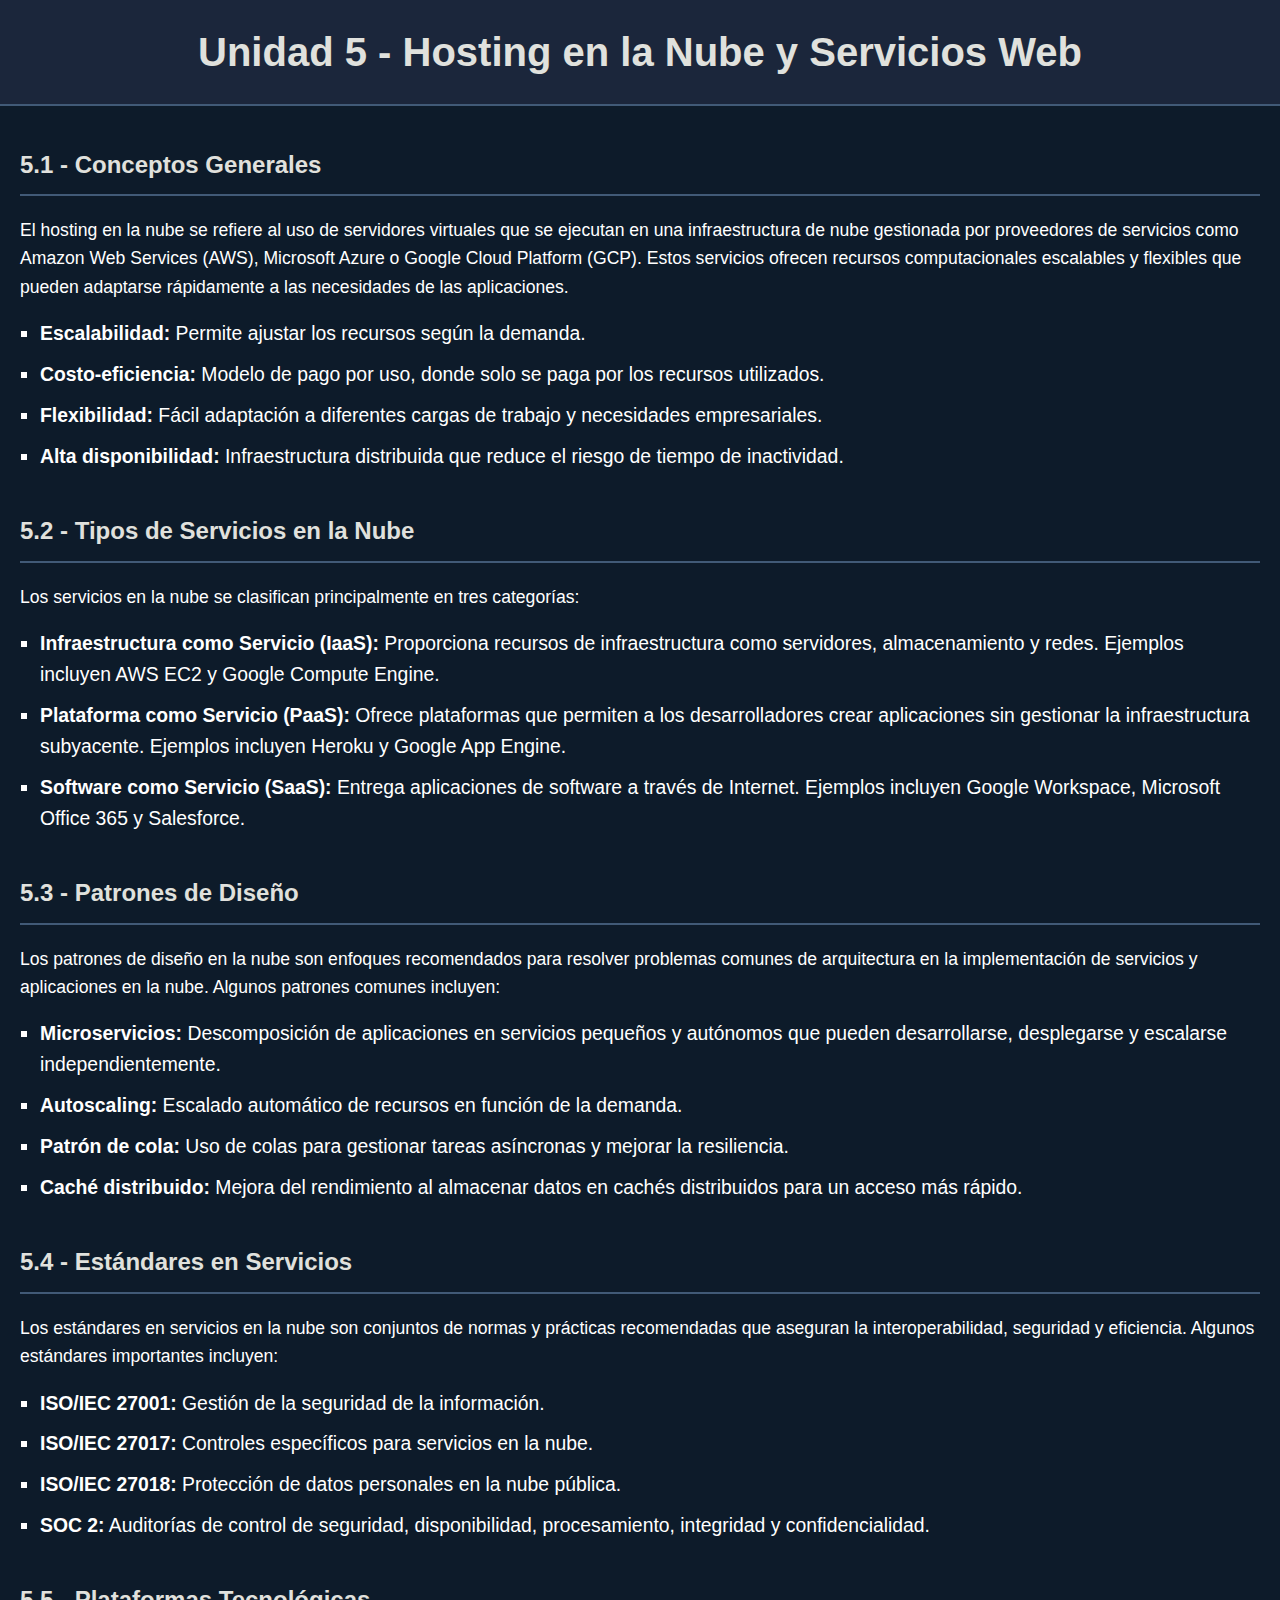
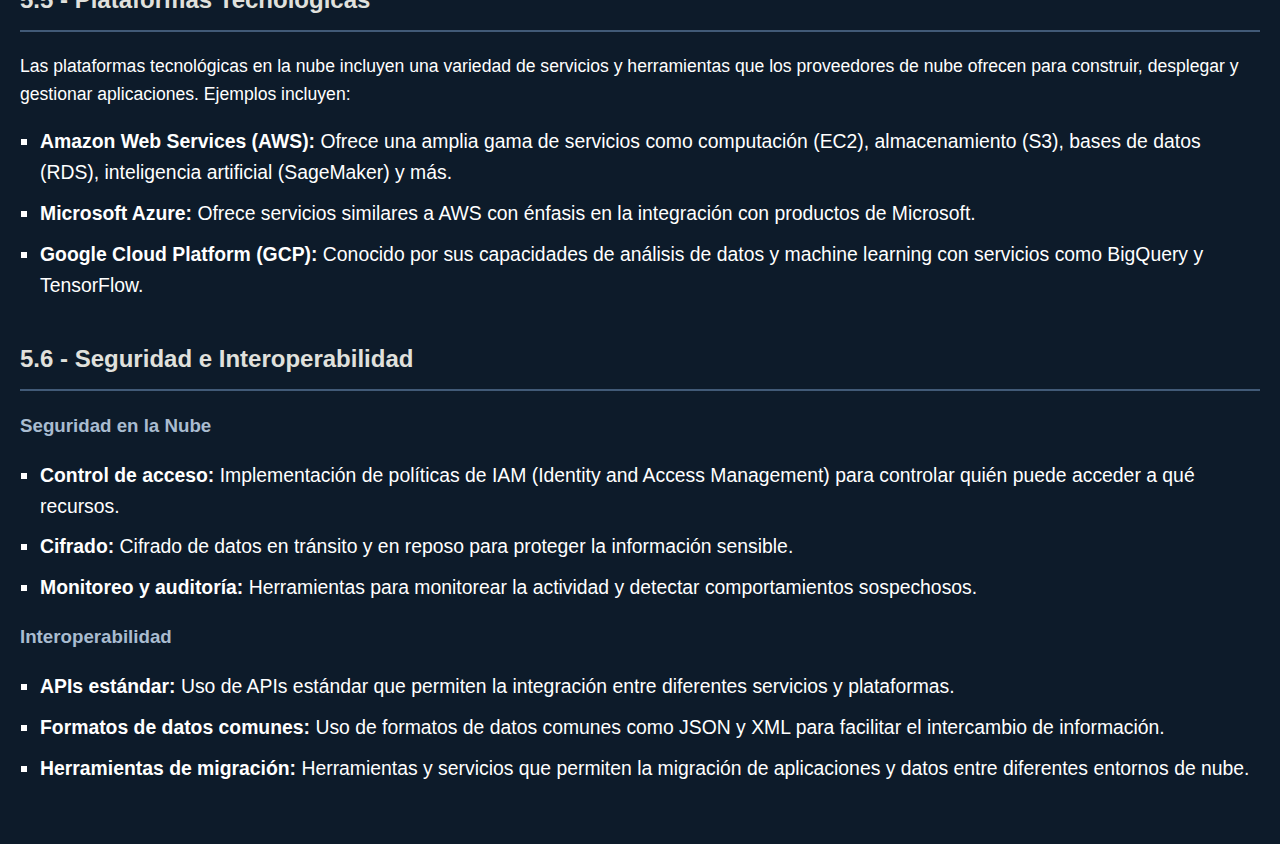
==== Investi.html @ f82ac239 "update2" ====
<!DOCTYPE html>
<html lang="en">
<head>
    <meta charset="UTF-8">
    <meta name="viewport" content="width=device-width, initial-scale=1.0">
    <link rel="stylesheet" href="inv.css?v=1.0">
    <title>Unidad 5 - Hosting en la Nube y Servicios Web</title>
</head>
<body>
    <header>
        <h1>Unidad 5 - Hosting en la Nube y Servicios Web</h1>
    </header>
    <main>
        <section id="conceptos-generales">
            <h2>5.1 - Conceptos Generales</h2>
            <p>El hosting en la nube se refiere al uso de servidores virtuales que se ejecutan en una infraestructura de nube gestionada por proveedores de servicios como Amazon Web Services (AWS), Microsoft Azure o Google Cloud Platform (GCP). Estos servicios ofrecen recursos computacionales escalables y flexibles que pueden adaptarse rápidamente a las necesidades de las aplicaciones.</p>
            <ul>
                <li><strong>Escalabilidad:</strong> Permite ajustar los recursos según la demanda.</li>
                <li><strong>Costo-eficiencia:</strong> Modelo de pago por uso, donde solo se paga por los recursos utilizados.</li>
                <li><strong>Flexibilidad:</strong> Fácil adaptación a diferentes cargas de trabajo y necesidades empresariales.</li>
                <li><strong>Alta disponibilidad:</strong> Infraestructura distribuida que reduce el riesgo de tiempo de inactividad.</li>
            </ul>
        </section>
        <section id="tipos-de-servicios">
            <h2>5.2 - Tipos de Servicios en la Nube</h2>
            <p>Los servicios en la nube se clasifican principalmente en tres categorías:</p>
            <ul>
                <li><strong>Infraestructura como Servicio (IaaS):</strong> Proporciona recursos de infraestructura como servidores, almacenamiento y redes. Ejemplos incluyen AWS EC2 y Google Compute Engine.</li>
                <li><strong>Plataforma como Servicio (PaaS):</strong> Ofrece plataformas que permiten a los desarrolladores crear aplicaciones sin gestionar la infraestructura subyacente. Ejemplos incluyen Heroku y Google App Engine.</li>
                <li><strong>Software como Servicio (SaaS):</strong> Entrega aplicaciones de software a través de Internet. Ejemplos incluyen Google Workspace, Microsoft Office 365 y Salesforce.</li>
            </ul>
        </section>
        <section id="patrones-de-diseno">
            <h2>5.3 - Patrones de Diseño</h2>
            <p>Los patrones de diseño en la nube son enfoques recomendados para resolver problemas comunes de arquitectura en la implementación de servicios y aplicaciones en la nube. Algunos patrones comunes incluyen:</p>
            <ul>
                <li><strong>Microservicios:</strong> Descomposición de aplicaciones en servicios pequeños y autónomos que pueden desarrollarse, desplegarse y escalarse independientemente.</li>
                <li><strong>Autoscaling:</strong> Escalado automático de recursos en función de la demanda.</li>
                <li><strong>Patrón de cola:</strong> Uso de colas para gestionar tareas asíncronas y mejorar la resiliencia.</li>
                <li><strong>Caché distribuido:</strong> Mejora del rendimiento al almacenar datos en cachés distribuidos para un acceso más rápido.</li>
            </ul>
        </section>
        <section id="estandares-en-servicios">
            <h2>5.4 - Estándares en Servicios</h2>
            <p>Los estándares en servicios en la nube son conjuntos de normas y prácticas recomendadas que aseguran la interoperabilidad, seguridad y eficiencia. Algunos estándares importantes incluyen:</p>
            <ul>
                <li><strong>ISO/IEC 27001:</strong> Gestión de la seguridad de la información.</li>
                <li><strong>ISO/IEC 27017:</strong> Controles específicos para servicios en la nube.</li>
                <li><strong>ISO/IEC 27018:</strong> Protección de datos personales en la nube pública.</li>
                <li><strong>SOC 2:</strong> Auditorías de control de seguridad, disponibilidad, procesamiento, integridad y confidencialidad.</li>
            </ul>
        </section>
        <section id="plataformas-tecnologicas">
            <h2>5.5 - Plataformas Tecnológicas</h2>
            <p>Las plataformas tecnológicas en la nube incluyen una variedad de servicios y herramientas que los proveedores de nube ofrecen para construir, desplegar y gestionar aplicaciones. Ejemplos incluyen:</p>
            <ul>
                <li><strong>Amazon Web Services (AWS):</strong> Ofrece una amplia gama de servicios como computación (EC2), almacenamiento (S3), bases de datos (RDS), inteligencia artificial (SageMaker) y más.</li>
                <li><strong>Microsoft Azure:</strong> Ofrece servicios similares a AWS con énfasis en la integración con productos de Microsoft.</li>
                <li><strong>Google Cloud Platform (GCP):</strong> Conocido por sus capacidades de análisis de datos y machine learning con servicios como BigQuery y TensorFlow.</li>
            </ul>
        </section>
        <section id="seguridad-e-interoperabilidad">
            <h2>5.6 - Seguridad e Interoperabilidad</h2>
            <h3>Seguridad en la Nube</h3>
            <ul>
                <li><strong>Control de acceso:</strong> Implementación de políticas de IAM (Identity and Access Management) para controlar quién puede acceder a qué recursos.</li>
                <li><strong>Cifrado:</strong> Cifrado de datos en tránsito y en reposo para proteger la información sensible.</li>
                <li><strong>Monitoreo y auditoría:</strong> Herramientas para monitorear la actividad y detectar comportamientos sospechosos.</li>
            </ul>
            <h3>Interoperabilidad</h3>
            <ul>
                <li><strong>APIs estándar:</strong> Uso de APIs estándar que permiten la integración entre diferentes servicios y plataformas.</li>
                <li><strong>Formatos de datos comunes:</strong> Uso de formatos de datos comunes como JSON y XML para facilitar el intercambio de información.</li>
                <li><strong>Herramientas de migración:</strong> Herramientas y servicios que permiten la migración de aplicaciones y datos entre diferentes entornos de nube.</li>
            </ul>
        </section>
    </main>
</body>
</html>
---- inv.css ----
/* inv.css */
body {
    font-family: 'Arial', sans-serif;
    background-color: #0d1b2a;
    color: #ffffff;
    margin: 0;
    padding: 0;
    line-height: 1.6;
}

header {
    background-color: #1b263b;
    padding: 20px;
    text-align: center;
    border-bottom: 2px solid #415a77;
}

header h1 {
    margin: 0;
    font-size: 2.5em;
    color: #e0e1dd;
}

main {
    padding: 20px;
}

section {
    margin-bottom: 40px;
}

h2 {
    border-bottom: 2px solid #415a77;
    padding-bottom: 10px;
    margin-bottom: 20px;
    color: #e0e1dd;
}

h3 {
    color: #a9bcd0;
}

ul {
    list-style-type: square;
    padding-left: 20px;
}

li {
    margin-bottom: 10px;
}

p, ul, li {
    font-size: 1.1em;
}
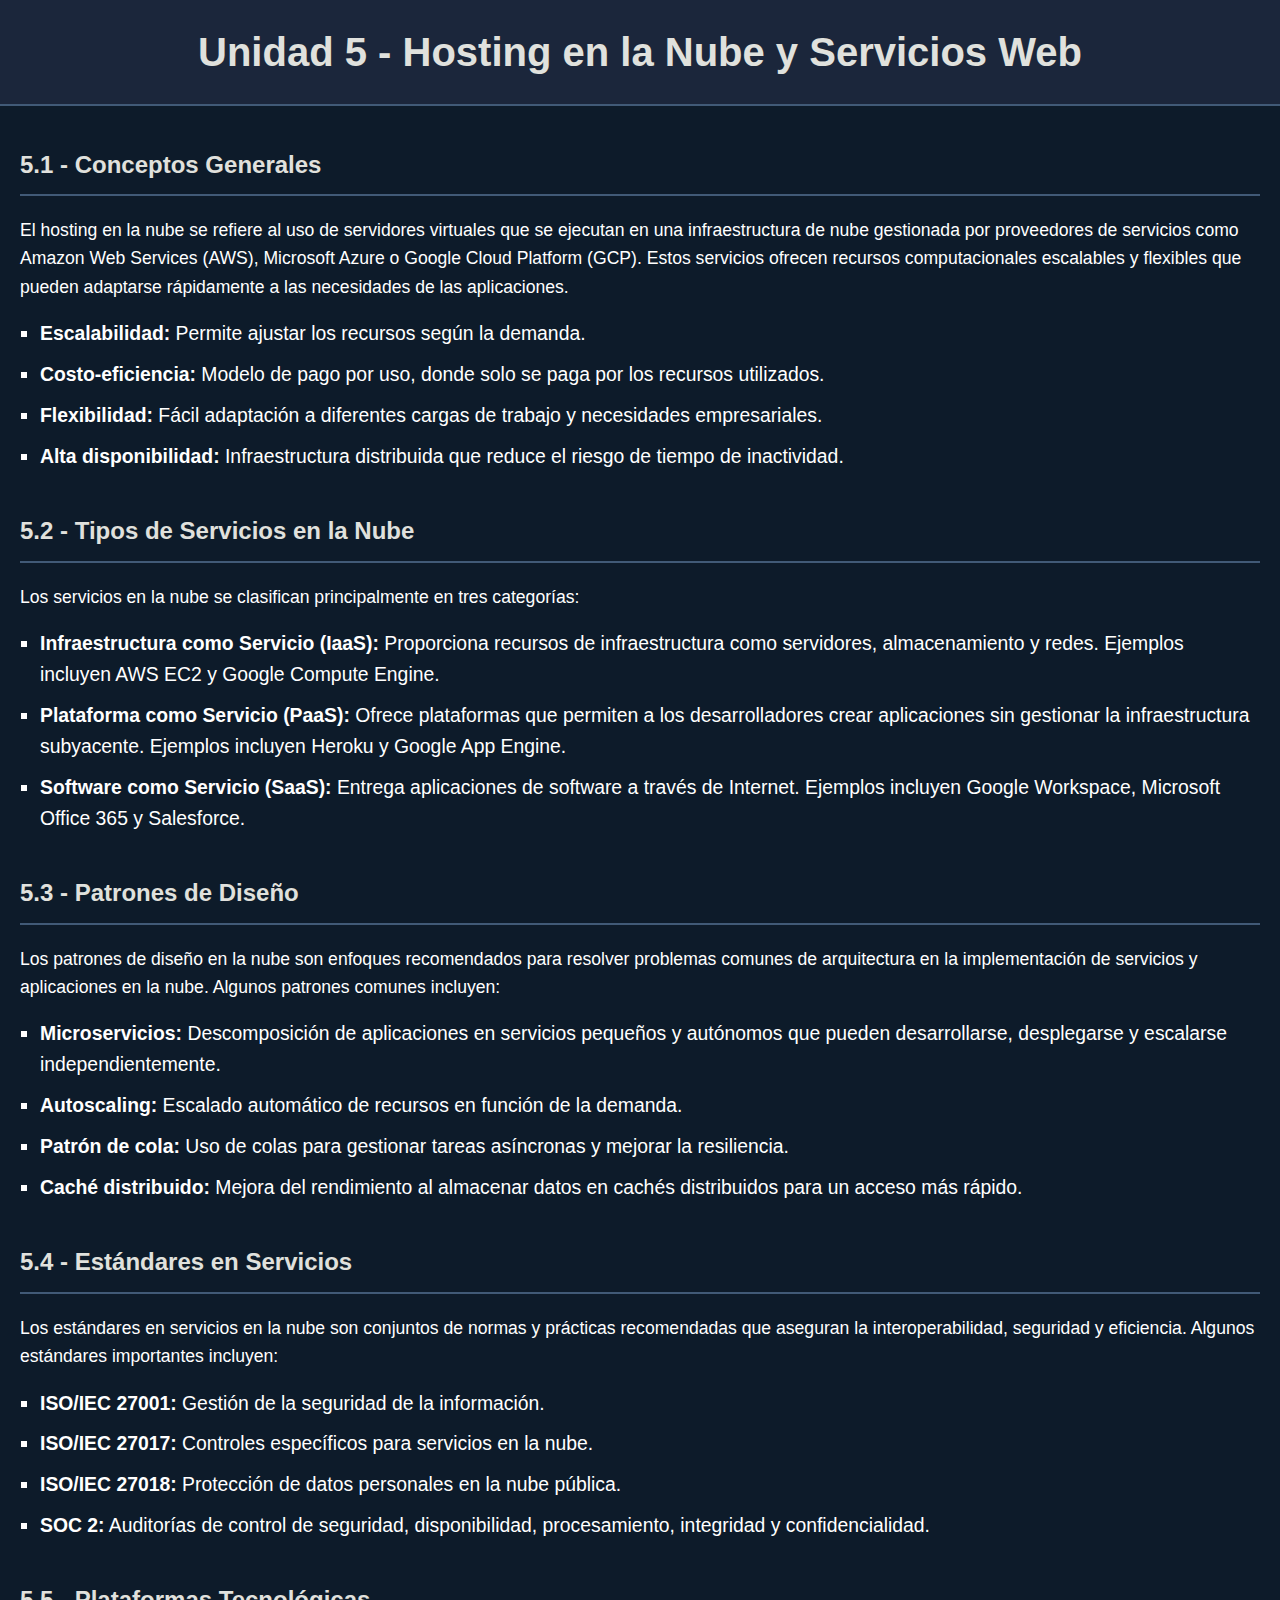
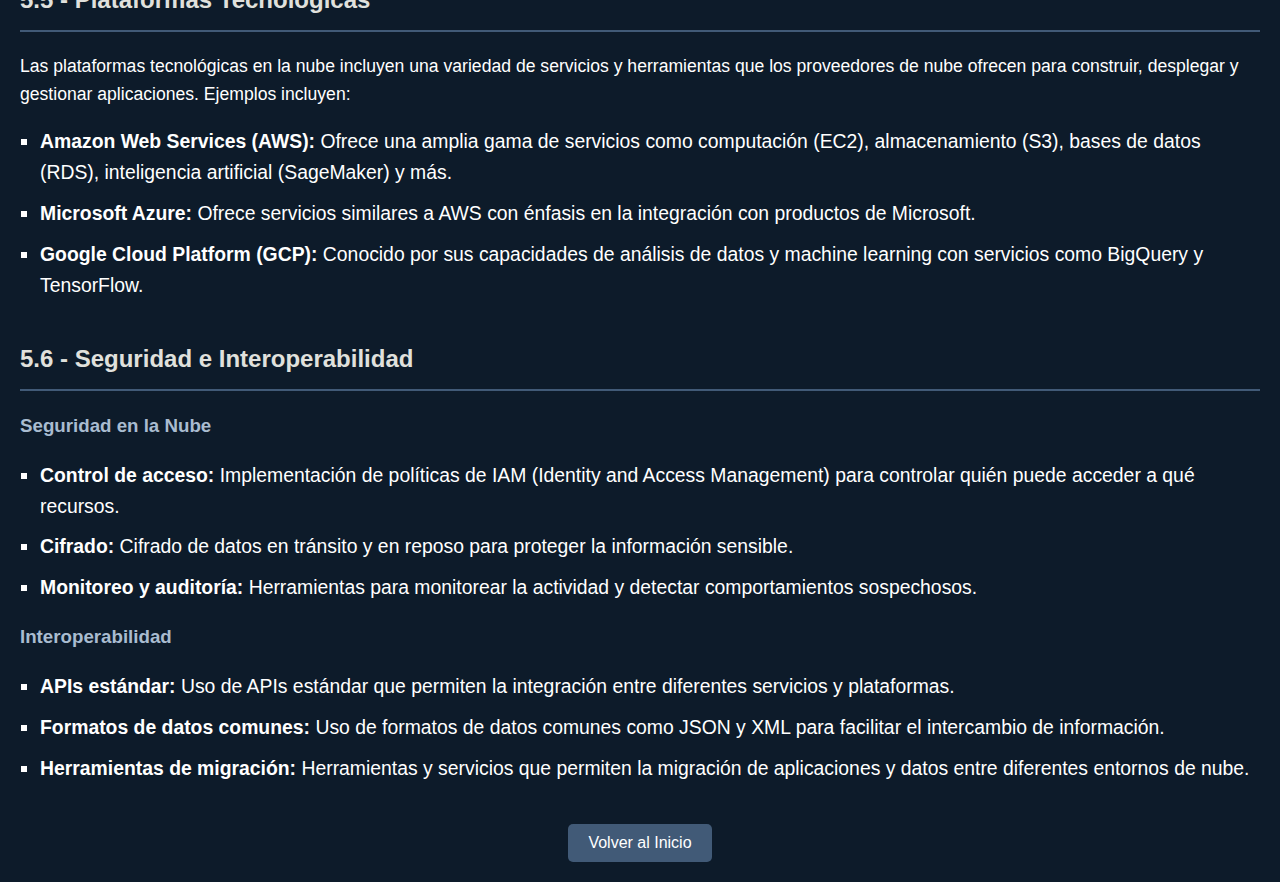
==== commit d8ffd9eb: "final update?" ====
--- a/Investi.html
+++ b/Investi.html
@@ -74,6 +74,10 @@
                 <li><strong>Herramientas de migración:</strong> Herramientas y servicios que permiten la migración de aplicaciones y datos entre diferentes entornos de nube.</li>
             </ul>
         </section>
+        <!-- Botón para volver a Index.html -->
+        <div class="redirect-button">
+            <button onclick="location.href='Index.html'" class="btn-back">Volver al Inicio</button>
+        </div>
     </main>
 </body>
 </html>
--- a/inv.css
+++ b/inv.css
@@ -52,3 +52,24 @@
 p, ul, li {
     font-size: 1.1em;
 }
+
+.redirect-button {
+    text-align: center;
+    margin-top: 20px;
+}
+
+.btn-back {
+    display: inline-block;
+    padding: 10px 20px;
+    background-color: #415a77;
+    color: #ffffff;
+    border: none;
+    border-radius: 5px;
+    font-size: 16px;
+    cursor: pointer;
+    transition: background-color 0.3s;
+}
+
+.btn-back:hover {
+    background-color: #637a91;
+}
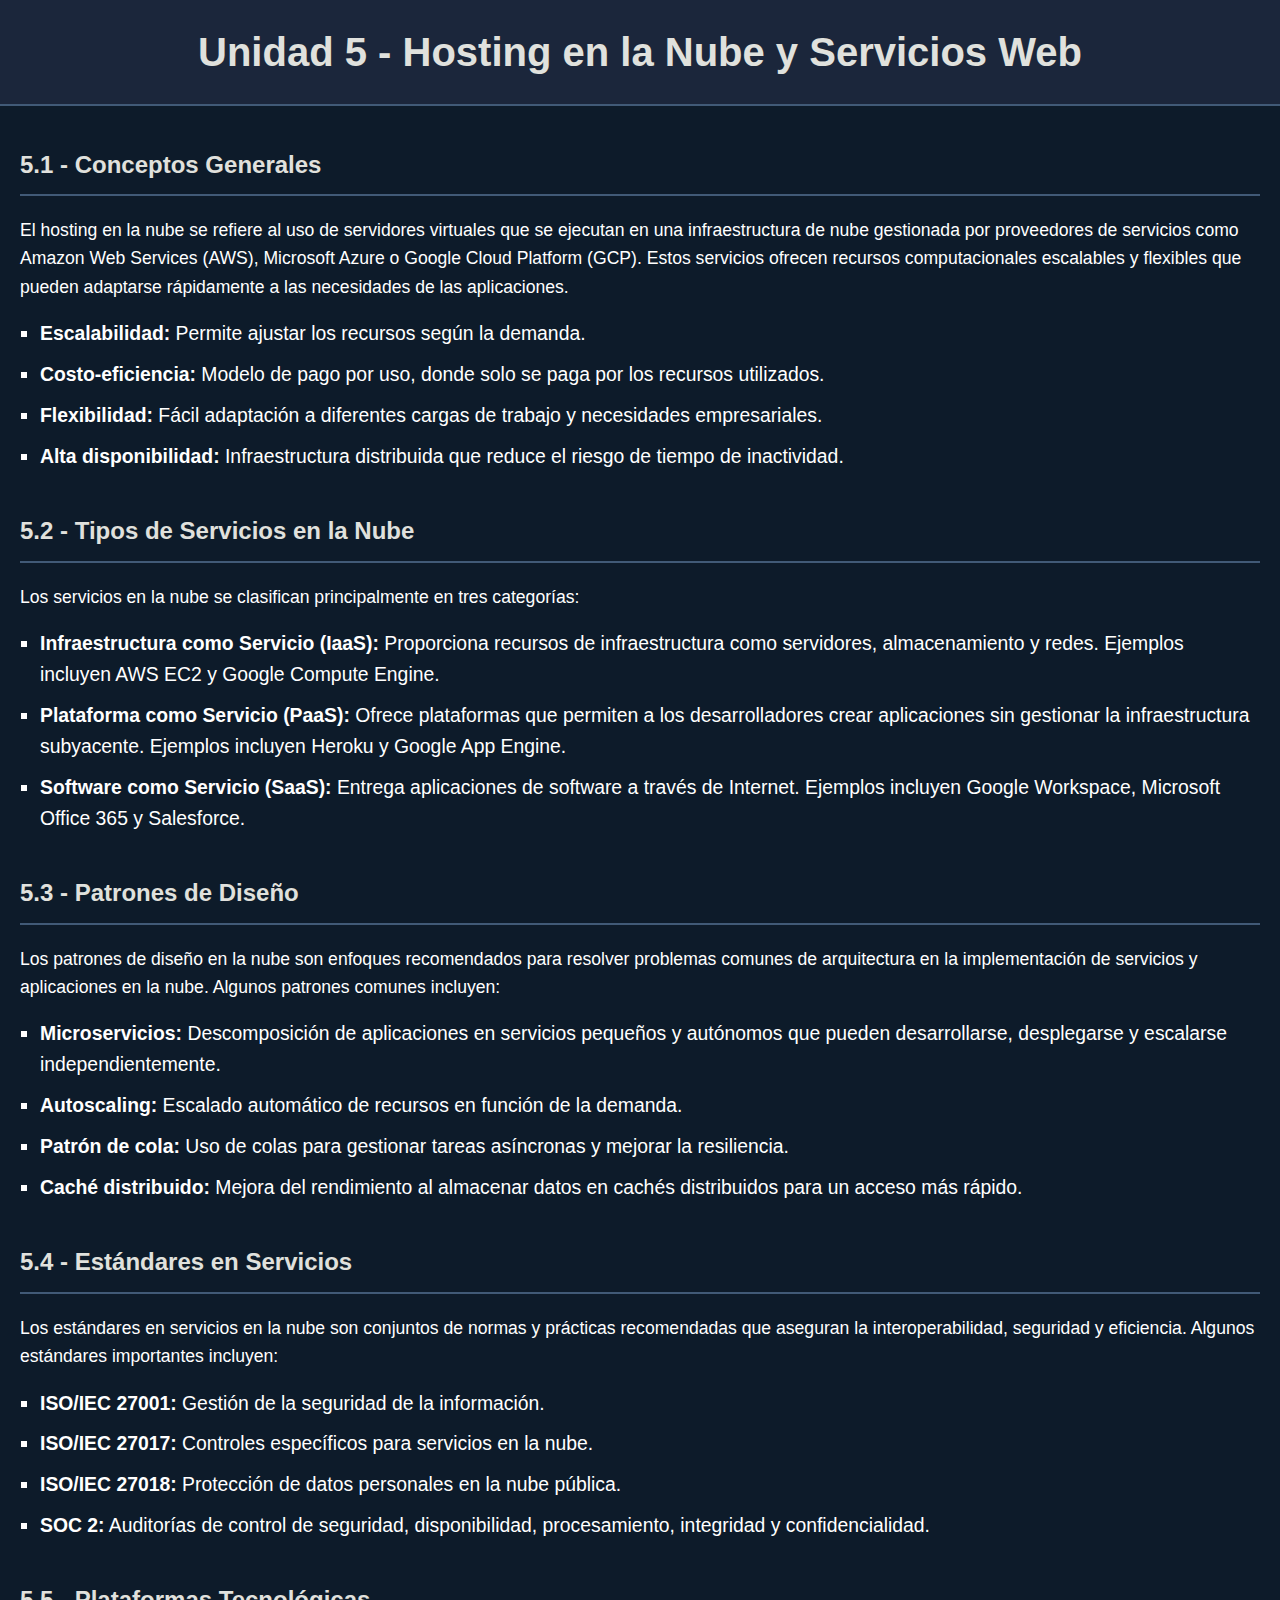
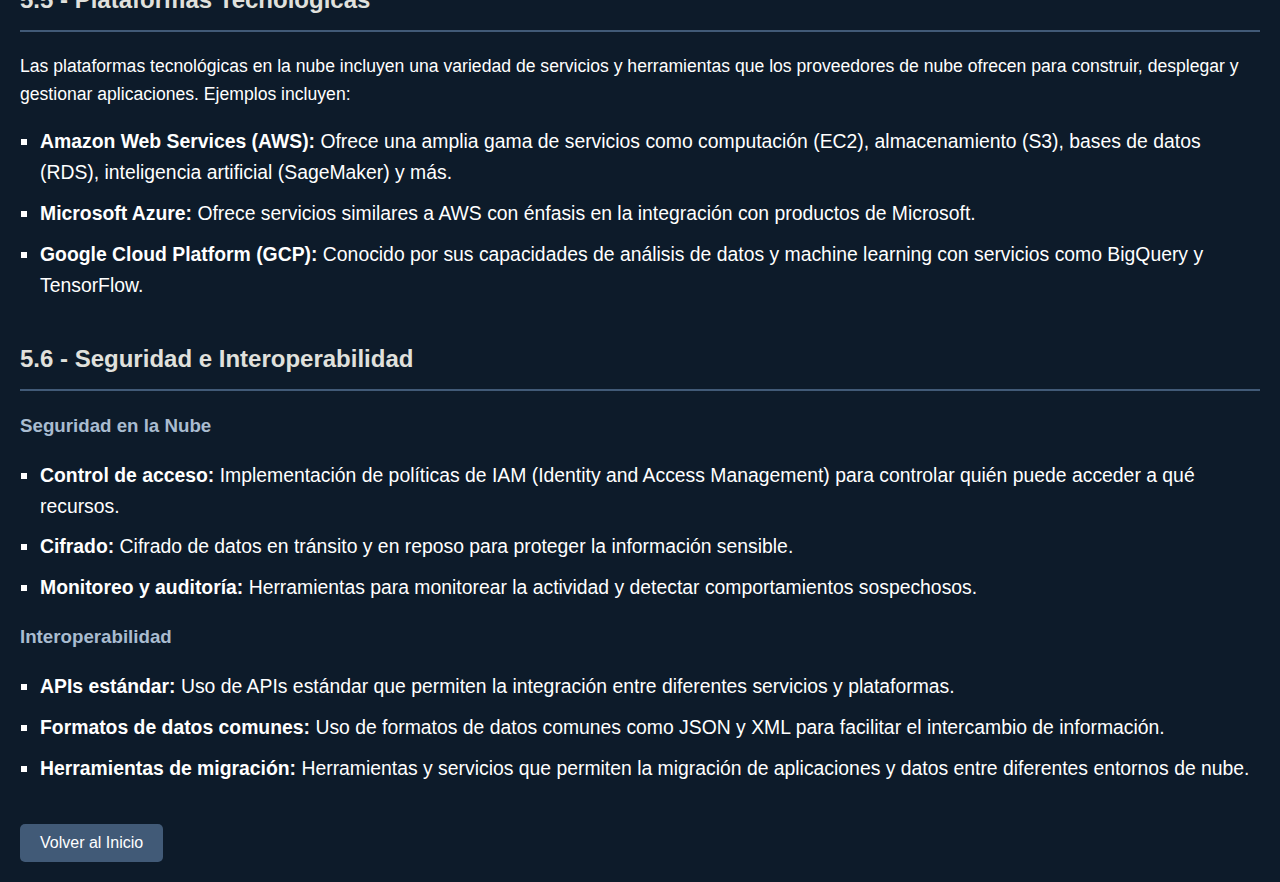
==== commit 3d0f0622: "ahora si?" ====
--- a/Investi.html
+++ b/Investi.html
@@ -74,10 +74,12 @@
                 <li><strong>Herramientas de migración:</strong> Herramientas y servicios que permiten la migración de aplicaciones y datos entre diferentes entornos de nube.</li>
             </ul>
         </section>
+
+
         <!-- Botón para volver a Index.html -->
-        <div class="redirect-button">
+       
             <button onclick="location.href='Index.html'" class="btn-back">Volver al Inicio</button>
-        </div>
+       
     </main>
 </body>
 </html>
